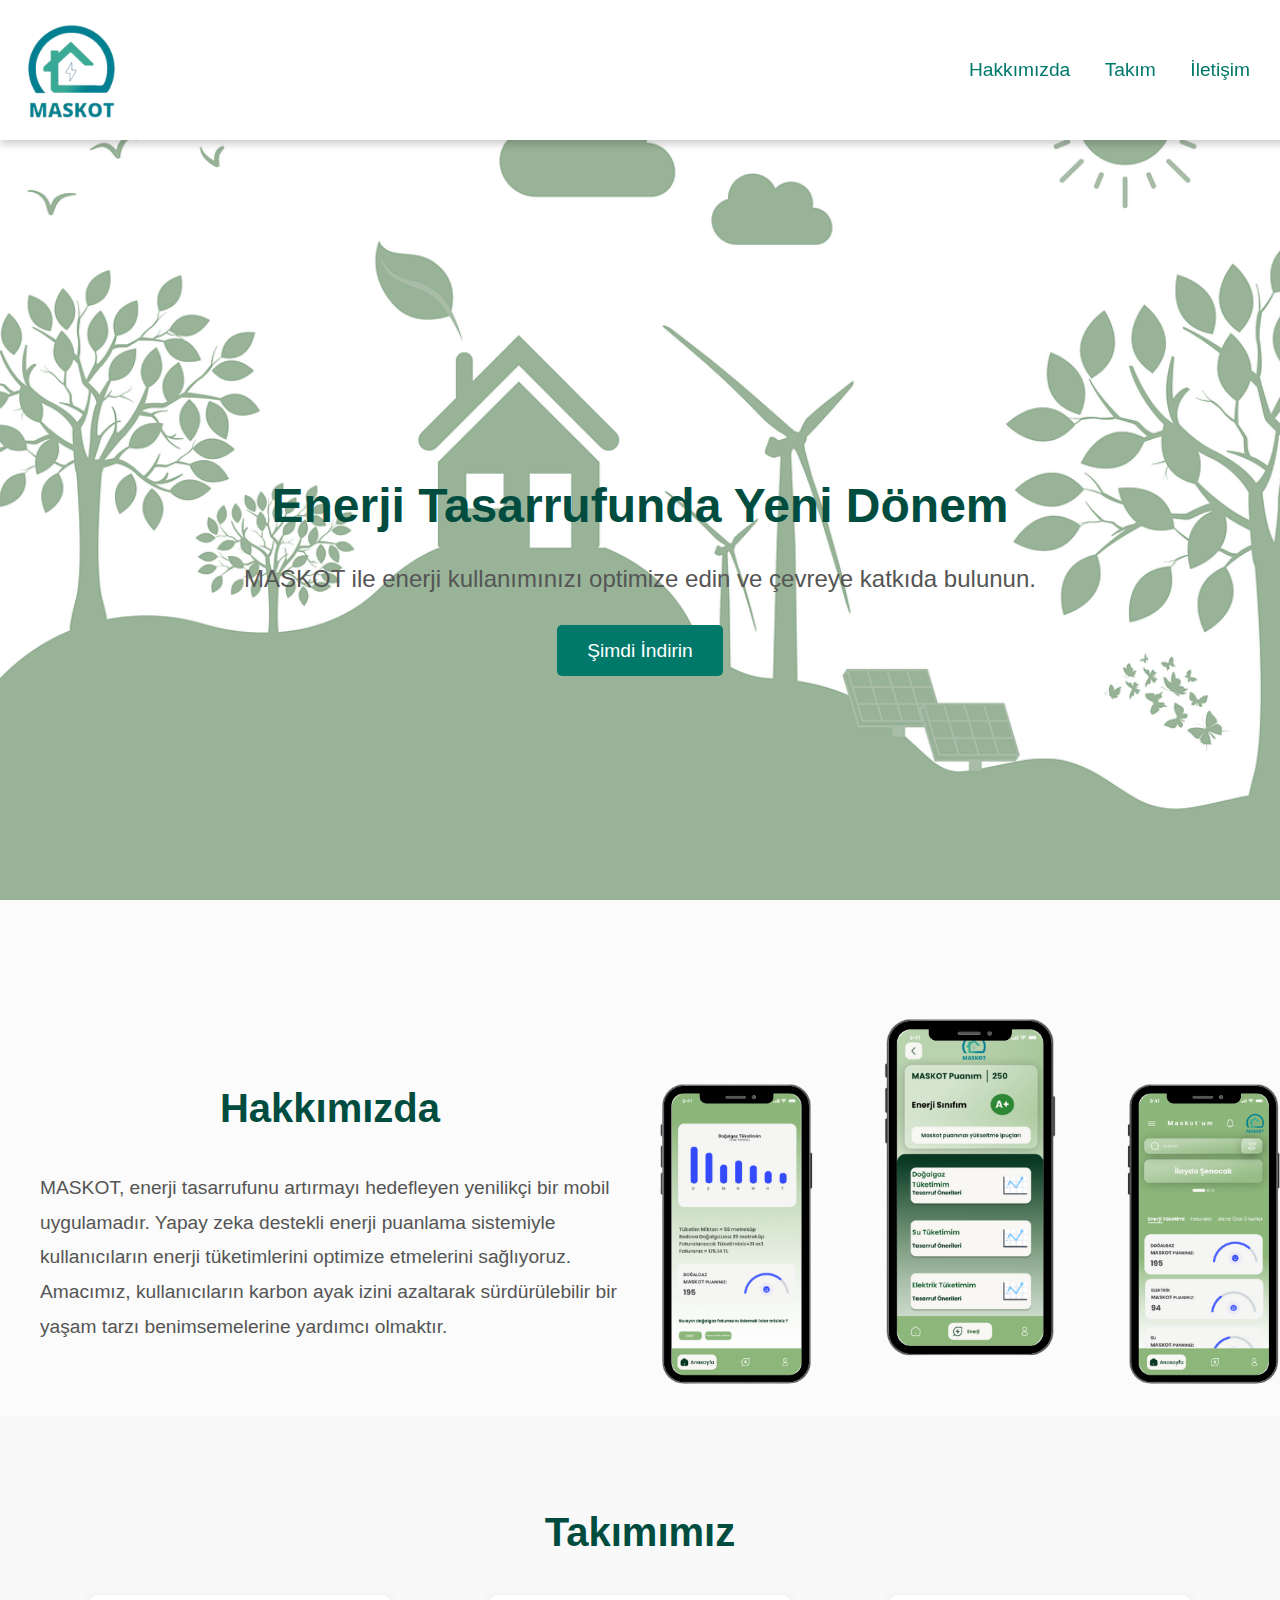
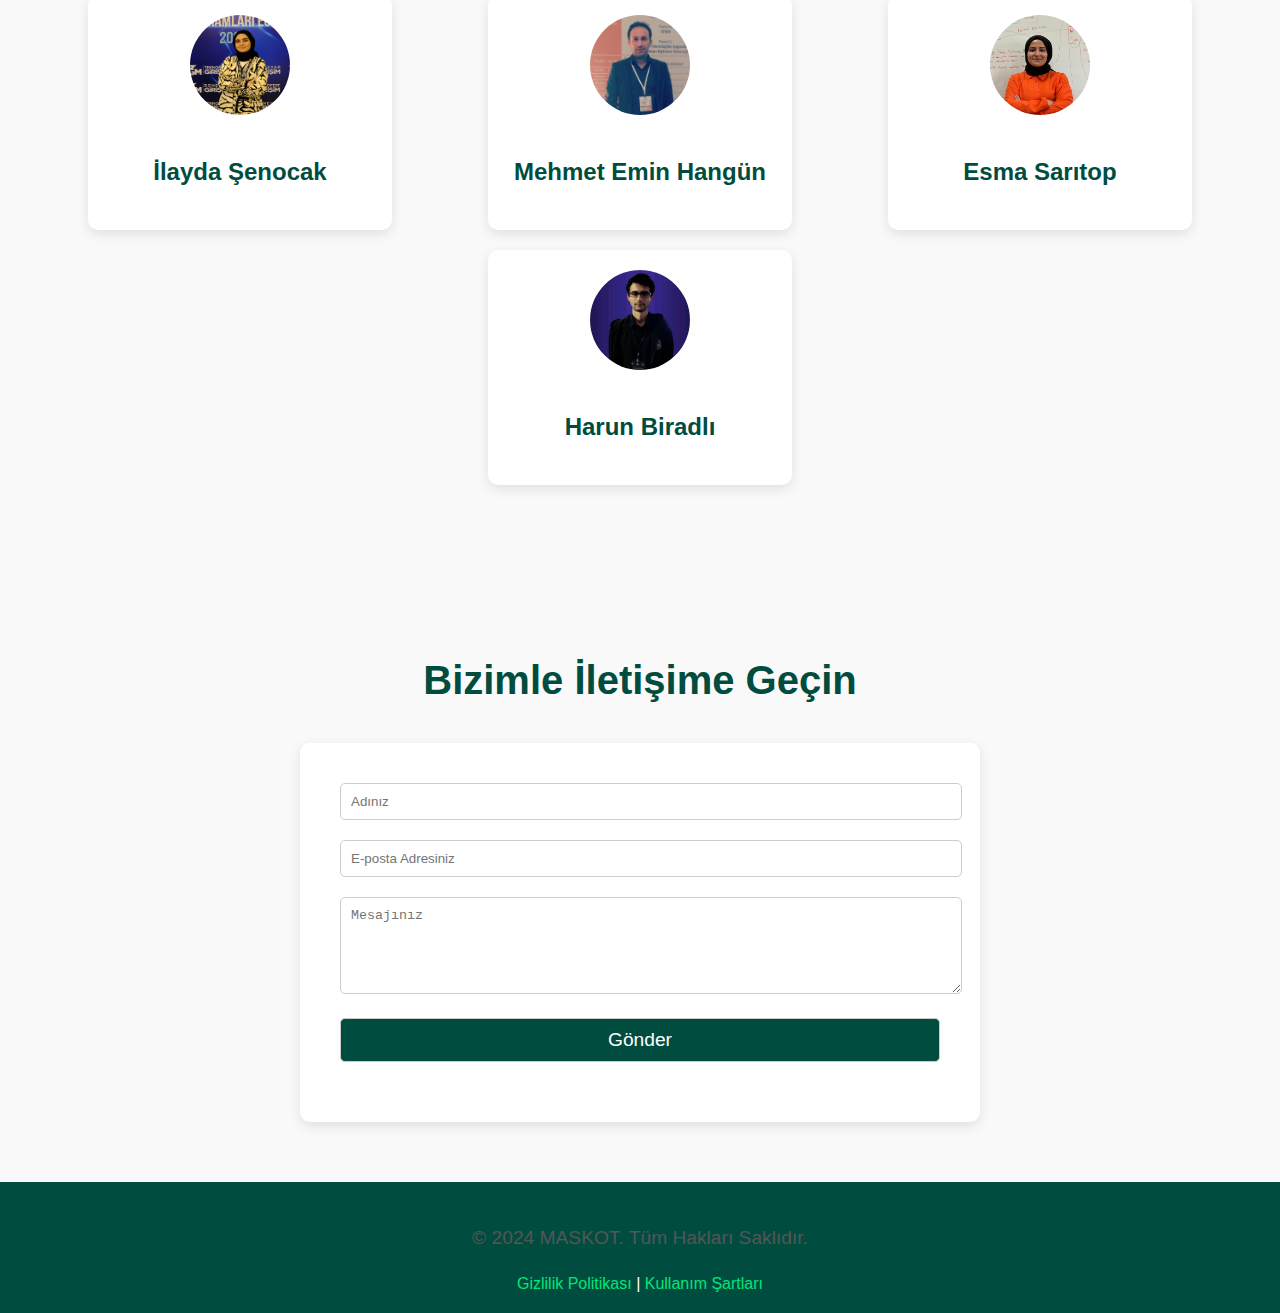
==== Maskot/deneme.html @ 9815d6b3 "maskot" ====
<!DOCTYPE html>
<html lang="tr">
<head>
    <meta charset="UTF-8">
    <meta name="viewport" content="width=device-width, initial-scale=1.0">
    <meta http-equiv="X-UA-Compatible" content="IE=edge">
    <title>MASKOT - Akıllı Sürdürülebilir Konut Teknolojileri</title>
    <style>
        /* Genel Stiller */
        body {
            font-family: 'Roboto', sans-serif;
            margin: 0;
            padding: 0;
            padding-top: 100px; /* Header boyutuna göre boşluk bırakıldı */
            background-color: #a0a0a00b;
            color: #333;
        }

        /* Header */
        header {
            background-color: #ffffff;
            padding: 20px 20px;
            display: flex;
            justify-content: space-between;
            align-items: center;
            color: white;
            box-shadow: 0 4px 8px rgba(0, 0, 0, 0.2);
            position: fixed; /* Sabit pozisyon */
            top: 0;
            left: 0;
            width: 100%; /* Tam genişlik */
            z-index: 1000; /* Diğer içeriklerin üstünde görünsün */
        }

        header h1 {
            margin: 0;
            font-size: 2.5rem;
        }

        nav a {
            color: #00796b;
            text-decoration: none;
            margin: 0 15px;
            font-size: 1.2rem;
        }

        nav a:hover {
            text-decoration: underline;
        }
        nav a:last-child {
    margin-right: 50px; /* İletişim yazısının sağına 30px boşluk ekledik */
}


        /* Hero Section */
        .hero {
            position: relative;
            height: 100vh;
            background-image: url('resimler/enerji.png'); /* Bir enerji tasarrufu görseli */
            background-repeat: no-repeat;
            background-attachment: fixed;
            background-size: cover;
            display: flex;
            justify-content: center;
            align-items: center;
            color: white;
            text-align: center;
        }

        .hero::before {
            content: '';
            position: absolute;
            top: 0;
            left: 0;
            right: 0;
            bottom: 0;
            background-color: rgba(255, 255, 255, 0.241); /* Arka plan için şeffaflık */
            z-index: 1; /* İçeriğin altında kalmasını sağlar */
        }

        .hero h2, .hero p, .hero a {
            position: relative; /* Pseudo elementin üstünde görünmesi için */
            z-index: 2;
        }

        .hero h2 {
            font-size: 3rem;
            margin-bottom: 20px;
        }

        .hero p {
            font-size: 1.5rem;
            margin-bottom: 40px;
        }

        .hero a {
            background-color: #00796b;
            padding: 15px 30px;
            color: white;
            font-size: 1.2rem;
            border-radius: 5px;
            text-decoration: none;
            transition: background 0.3s;
        }

        .hero a:hover {
            background-color: #004d40;
        }

        /* Hakkımızda Bölümü */
        h2 {
            font-size: 2.5rem;
            text-align: center;
            margin-bottom: 40px;
            color: #004d40;
        }

        p {
            font-size: 1.2rem;
            line-height: 1.8;
            color: #555;
        }

        #about {
            display: grid;
            grid-template-columns: 1fr 1fr;
            gap: 40px;
            align-items: center;
        }

        #about img {
            width: 100%;
            border-radius: 10px;
        }

        /* Takım Tanıtımı Bölümü */
        #team {
            background-color: #f9f9f9;
            padding: 60px 40px;
        }

        .team-container {
            display: flex;
            justify-content: space-around;
            flex-wrap: wrap;
        }

        .team-member {
            width: 22%;
            text-align: center;
            padding: 20px;
            background-color: white;
            border-radius: 10px;
            box-shadow: 0 4px 12px rgba(0, 0, 0, 0.1);
            margin-bottom: 20px;
        }

        .team-member img {
            width: 100px;
            height: 100px;
            border-radius: 50%;
            margin-bottom: 15px;
        }

        .team-member h3 {
            font-size: 1.5rem;
            color: #004d40;
        }

        .team-member p {
            font-size: 1rem;
            color: #666;
        }

        /* İletişim Formu */
        #contact {
            text-align: center;
            background-color: #f9f9f9;
            padding: 60px 40px;
        }

        form {
            max-width: 600px;
            margin: 0 auto;
            background-color: white;
            padding: 40px;
            border-radius: 10px;
            box-shadow: 0 4px 12px rgba(0, 0, 0, 0.1);
        }

        input, textarea {
            width: 100%;
            padding: 10px;
            margin-bottom: 20px;
            border-radius: 5px;
            border: 1px solid #ccc;
        }

        input[type="submit"] {
            background-color: #004d40;
            color: white;
            font-size: 1.2rem;
            cursor: pointer;
            transition: background-color 0.3s;
        }

        input[type="submit"]:hover {
            background-color: #00796b;
        }

        footer {
            background-color: #004d40;
            color: white;
            padding: 20px;
            text-align: center;
            font-size: 1rem;
        }

        footer a {
            color: #00e676;
            text-decoration: none;
        }

        footer a:hover {
            text-decoration: underline;
        }

        /* Responsive Tasarım */
        @media (max-width: 768px) {
            #about {
                grid-template-columns: 1fr;
            }

            .team-container {
                flex-direction: column;
            }

            .team-member {
                width: 100%;
                margin-bottom: 20px;
            }
        }
    </style>
</head>
<body>

    <!-- Header -->
    <header>
        <img src="resimler/logo.png" alt="logo" style="height: 100px; width: 100px;">
        <nav>
            <a href="#about">Hakkımızda</a>
            <a href="#team">Takım</a>
            <a href="#contact">İletişim</a>
        </nav>
    </header>

    <!-- Hero Section -->
    <section class="hero">
        <div>
            <h2>Enerji Tasarrufunda Yeni Dönem</h2>
            <p>MASKOT ile enerji kullanımınızı optimize edin ve çevreye katkıda bulunun.</p>
            <a href="#download">Şimdi İndirin</a>
        </div>
    </section>

    <!-- About Section -->
    <section id="about">
        <div style="padding-left: 40px;">
            <h2>Hakkımızda</h2>
            <p>MASKOT, enerji tasarrufunu artırmayı hedefleyen yenilikçi bir mobil uygulamadır. Yapay zeka destekli enerji puanlama sistemiyle kullanıcıların enerji tüketimlerini optimize etmelerini sağlıyoruz. Amacımız, kullanıcıların karbon ayak izini azaltarak sürdürülebilir bir yaşam tarzı benimsemelerine yardımcı olmaktır.</p>
        </div>
        <img src="resimler/telefon.png" alt="Enerji Tasarrufu Görseli">
    </section>

    <!-- Takım Tanıtımı Bölümü -->
    <section id="team">
        <h2>Takımımız</h2>
        <div class="team-container">
            <div class="team-member">
                <img src="resimler/ilayda.jpeg" alt="İlayda Şenocak">
                <h3>İlayda Şenocak</h3>
            </div>
            <div class="team-member">
                <img src="resimler/emin.jpeg" alt="Mehmet Emin Hangün">
                <h3>Mehmet Emin Hangün</h3>
            </div>
            <div class="team-member">
                <img src="resimler/esma.jpeg" alt="Esma Sarıtop">
                <h3>Esma Sarıtop</h3>
            </div>
            <div class="team-member">
                <img src="resimler/harun.png" alt="Harun Biradlı">
                <h3>Harun Biradlı</h3>
            </div>
        </div>
    </section>

    <!-- İletişim Formu -->
    <section id="contact">
        <h2>Bizimle İletişime Geçin</h2>
        <form action="#">
            <input type="text" name="name" placeholder="Adınız" required>
            <input type="email" name="email" placeholder="E-posta Adresiniz" required>
            <textarea name="message" rows="5" placeholder="Mesajınız"></textarea>
            <input type="submit" value="Gönder">
        </form>
    </section>

    <!-- Footer -->
    <footer>
        <p>&copy; 2024 MASKOT. Tüm Hakları Saklıdır.</p>
        <a href="#">Gizlilik Politikası</a> | <a href="#">Kullanım Şartları</a>
    </footer>

</body>
</html>
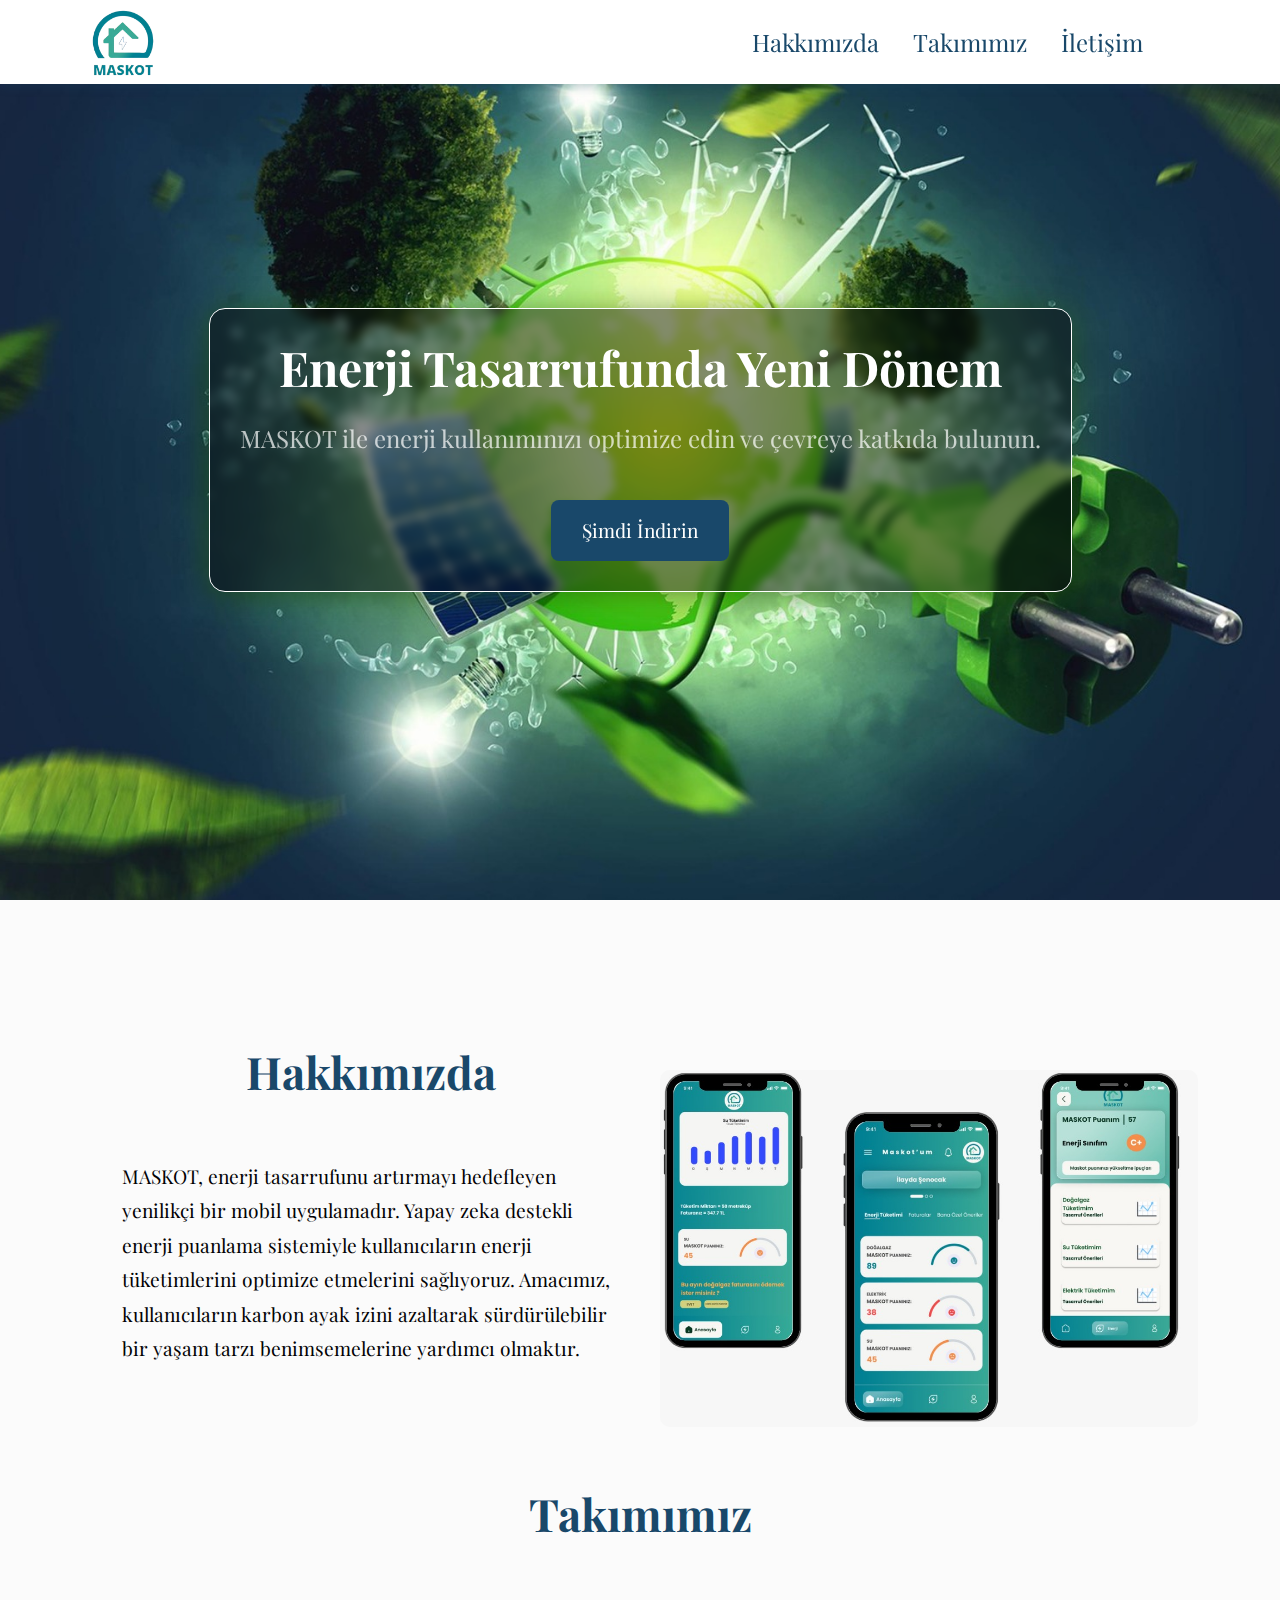
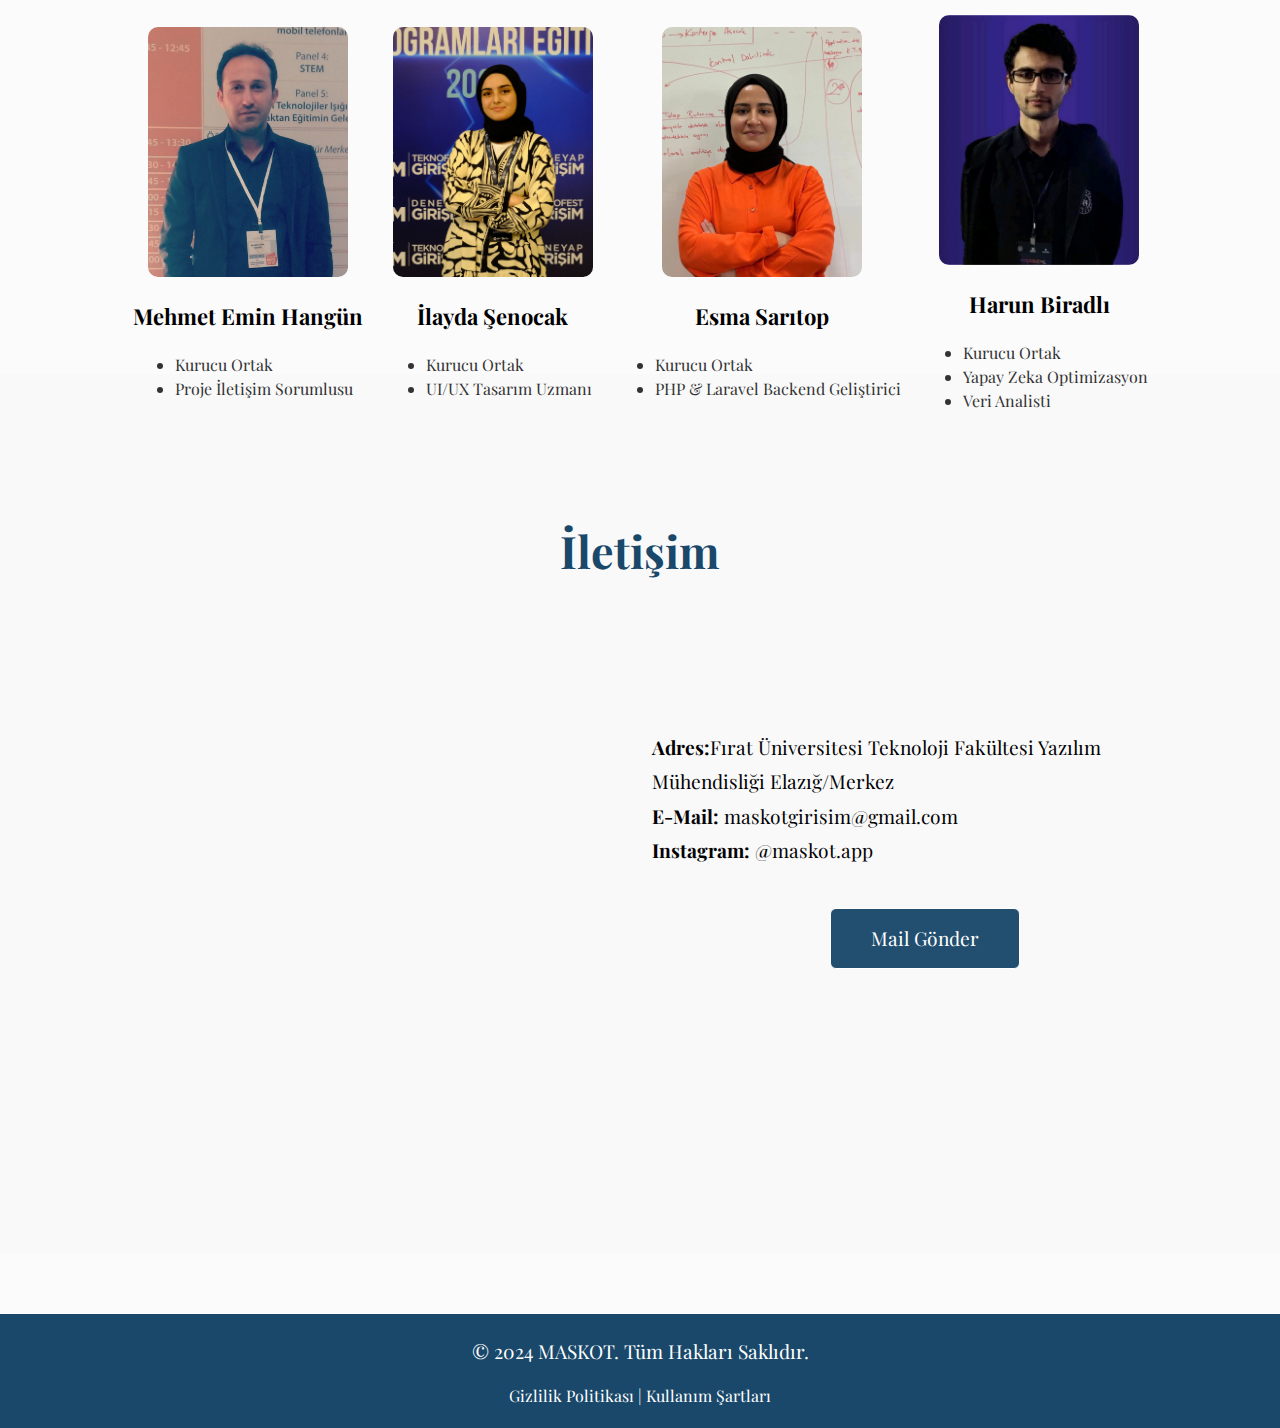
==== commit 6db2fb51: "Web sayfası yeniden düzenlendi." ====
--- a/Maskot/deneme.html
+++ b/Maskot/deneme.html
@@ -5,26 +5,31 @@
     <meta name="viewport" content="width=device-width, initial-scale=1.0">
     <meta http-equiv="X-UA-Compatible" content="IE=edge">
     <title>MASKOT - Akıllı Sürdürülebilir Konut Teknolojileri</title>
+    <link href="https://cdn.jsdelivr.net/npm/bootstrap@5.3.3/dist/css/bootstrap.min.css" rel="stylesheet" integrity="sha384-QWTKZyjpPEjISv5WaRU9OFeRpok6YctnYmDr5pNlyT2bRjXh0JMhjY6hW+ALEwIH" crossorigin="anonymous">
+    <script src="https://cdn.jsdelivr.net/npm/bootstrap@5.3.3/dist/js/bootstrap.bundle.min.js" integrity="sha384-YvpcrYf0tY3lHB60NNkmXc5s9fDVZLESaAA55NDzOxhy9GkcIdslK1eN7N6jIeHz" crossorigin="anonymous"></script>
+    <link rel="preconnect" href="https://fonts.googleapis.com">
+    <link rel="preconnect" href="https://fonts.gstatic.com" crossorigin>
+    <link href="https://fonts.googleapis.com/css2?family=Gowun+Batang:wght@400;700&family=Playfair+Display:ital,wght@0,400..900;1,400..900&display=swap" rel="stylesheet">
     <style>
         /* Genel Stiller */
         body {
-            font-family: 'Roboto', sans-serif;
+            font-family: "Playfair Display", serif;
             margin: 0;
             padding: 0;
-            padding-top: 100px; /* Header boyutuna göre boşluk bırakıldı */
             background-color: #a0a0a00b;
-            color: #333;
+            color: #333333;
+            box-sizing: border-box; /* Kenar boşluklarının düzgün hesaplanması için */
         }
 
         /* Header */
         header {
-            background-color: #ffffff;
-            padding: 20px 20px;
+            background-color: rgb(255, 255, 255);
+            padding: 7px 7px;
             display: flex;
             justify-content: space-between;
             align-items: center;
-            color: white;
-            box-shadow: 0 4px 8px rgba(0, 0, 0, 0.2);
+            color: #ffffff;
+            box-shadow: 0 4px 8px rgba(25, 72, 106, 0.21);
             position: fixed; /* Sabit pozisyon */
             top: 0;
             left: 0;
@@ -38,54 +43,61 @@
         }
 
         nav a {
-            color: #00796b;
+            color: rgb(25, 72, 106);
             text-decoration: none;
             margin: 0 15px;
-            font-size: 1.2rem;
+            font-size: 1.5rem;
         }
 
         nav a:hover {
             text-decoration: underline;
         }
+
         nav a:last-child {
-    margin-right: 50px; /* İletişim yazısının sağına 30px boşluk ekledik */
-}
-
+            margin-right: 50px;
+        }
+        /* Genel boşluk ayarları */
+        section {
+            margin-bottom: 100px; /* Her bölüm arasında 100px boşluk olacak */
+        }
+
+        /* İlgili bölümlere özel boşluk ayarı */
+        #about, #team, #contact {
+            padding-top: 150px; /* Başlık yüksekliğine göre ayarlayın */
+            margin-top: -100px; /* Sabitlenen başlığa göre ayarlanmış negatif margin */
+            margin-bottom: 100px; /* Her bölümün arasında eşit boşluk */
+        }
 
         /* Hero Section */
         .hero {
             position: relative;
-            height: 100vh;
-            background-image: url('resimler/enerji.png'); /* Bir enerji tasarrufu görseli */
+            width: 100vw; /* Tam genişlik */
+            height: 100vh; /* Tam yükseklik */
+            background-image: url('resimler/WhatsApp Image 2024-09-25 at 18.21.44.jpeg');
             background-repeat: no-repeat;
-            background-attachment: fixed;
-            background-size: cover;
+            background-size: cover; /* Tüm alanı kaplayacak */
+            background-position: center; /* Görseli ortalayacak */
             display: flex;
             justify-content: center;
             align-items: center;
-            color: white;
-            text-align: center;
-        }
-
-        .hero::before {
-            content: '';
-            position: absolute;
-            top: 0;
-            left: 0;
-            right: 0;
-            bottom: 0;
-            background-color: rgba(255, 255, 255, 0.241); /* Arka plan için şeffaflık */
-            z-index: 1; /* İçeriğin altında kalmasını sağlar */
-        }
-
-        .hero h2, .hero p, .hero a {
-            position: relative; /* Pseudo elementin üstünde görünmesi için */
+            color: #ffffff;
+            text-align: center;
+        }
+
+        .hero-content {
+            position: relative;
             z-index: 2;
+            color: rgb(255, 255, 255);
+            text-align: center;
+            background-color: rgba(0, 0, 0, 0.5); /* Hafif saydam arka plan */
+            padding: 30px;
+            border-radius: 10px;
         }
 
         .hero h2 {
             font-size: 3rem;
             margin-bottom: 20px;
+            color: #ffffff;
         }
 
         .hero p {
@@ -94,31 +106,45 @@
         }
 
         .hero a {
-            background-color: #00796b;
+            background-color: #19486a; /* Değiştirilen renk */
             padding: 15px 30px;
-            color: white;
+            color: #ffffff;
             font-size: 1.2rem;
-            border-radius: 5px;
+
             text-decoration: none;
             transition: background 0.3s;
         }
 
         .hero a:hover {
-            background-color: #004d40;
+            background-color: #19486a; /* Hover sırasında farklı bir renk */
+        }
+
+        /* Cam Efekti Stil */
+        .hero-content {
+            background: rgba(2, 2, 4, 0.45);
+            border-radius: 16px;
+            box-shadow: 0 4px 30px rgba(27, 81, 4, 0.55);
+            backdrop-filter: blur(5px);
+            -webkit-backdrop-filter: blur(5px);
+            border: 1px solid rgb(255, 255, 255);
+            padding: 30px;
         }
 
         /* Hakkımızda Bölümü */
+
         h2 {
-            font-size: 2.5rem;
-            text-align: center;
-            margin-bottom: 40px;
-            color: #004d40;
+            font-size: 2.8rem;
+            text-align: center;
+            margin-bottom: 60px;
+            color: rgb(25, 72, 106);
+            font-weight: 700; /* 700 değeri ile yazıyı kalınlaştır */
         }
 
         p {
             font-size: 1.2rem;
             line-height: 1.8;
-            color: #555;
+            color: rgb(2, 2, 4);
+
         }
 
         #about {
@@ -131,46 +157,89 @@
         #about img {
             width: 100%;
             border-radius: 10px;
+
+
         }
 
         /* Takım Tanıtımı Bölümü */
-        #team {
-            background-color: #f9f9f9;
-            padding: 60px 40px;
-        }
-
         .team-container {
+            display: flex;                /* Flexbox kullanarak yan yana dizme */
+
+            justify-content: center;      /* Öğeleri yatayda ortala */
+            padding: 20px;               /* İç boşluk */
+        }
+
+
+
+        .team-member {
+            position: relative;
+            /* LinkedIn logosu için gerekli */
+            margin: 15px;
             display: flex;
-            justify-content: space-around;
-            flex-wrap: wrap;
-        }
-
-        .team-member {
-            width: 22%;
-            text-align: center;
-            padding: 20px;
-            background-color: white;
+            flex-direction: column;
+            align-items: center;
+            text-align: center;          /* Metni ortala */
+        }
+
+        .team-member img {
+            width: 200px;
+            /* Sabit genişlik */
+            height: 250px;
+            /* Sabit yükseklik, dikdörtgen */
             border-radius: 10px;
-            box-shadow: 0 4px 12px rgba(0, 0, 0, 0.1);
-            margin-bottom: 20px;
-        }
-
-        .team-member img {
-            width: 100px;
-            height: 100px;
-            border-radius: 50%;
-            margin-bottom: 15px;
-        }
-
-        .team-member h3 {
-            font-size: 1.5rem;
-            color: #004d40;
+            /* Kenarları hafif yuvarlak */
+            margin-bottom: 10px;
+            transition: filter 0.3s ease;
+            /* Geçiş süresi */
+            object-fit: cover;
+            /* Resmi dikdörtgenin içine sığdır */
+        }
+
+        .team-member:hover img {
+            filter: blur(5px);
+            /* Sadece profil fotoğrafı bulanıklaşır */
+        }
+
+        .linkedin-logo {
+            position: absolute;
+            top: 50%;
+            left: 50%;
+            transform: translate(-50%, -50%);
+            display: none;
+            /* Başlangıçta gizli */
+            width: 10px;
+            /* LinkedIn logosu boyutu küçültüldü */
+            height: 10px;
+            z-index: 1;
+            margin-left: 10px; /* Logonun metinden biraz uzak durması için boşluk */
+        }
+
+        .team-member:hover .linkedin-logo {
+            display: block;
+            /* Hover sırasında görünür yap */
+            filter: none;
+            /* Logo bulanıklaşmasın */
         }
 
         .team-member p {
-            font-size: 1rem;
-            color: #666;
-        }
+            font-size: 18px;
+            color: black;
+            font-weight: bold;
+            text-align: center;
+            margin-top: 10px;
+        }
+
+        .team-title {
+            width: 100%;                     /* Başlığın tüm genişliği kaplamasını sağlar */
+            margin-bottom: 20px;             /* Başlık ile üyeler arasında boşluk */
+        }
+
+
+
+
+
+
+
 
         /* İletişim Formu */
         #contact {
@@ -209,7 +278,7 @@
         }
 
         footer {
-            background-color: #004d40;
+            background-color: #19486a;
             color: white;
             padding: 20px;
             text-align: center;
@@ -217,100 +286,189 @@
         }
 
         footer a {
-            color: #00e676;
+            color: #ffffff;
             text-decoration: none;
         }
 
         footer a:hover {
             text-decoration: underline;
         }
+        .footer-text {
+            color: white; /* Sadece bu yazının rengi beyaz olur */
+        }
 
         /* Responsive Tasarım */
         @media (max-width: 768px) {
+            body {
+                padding-left: 20px;
+                padding-right: 20px;
+            }
+
             #about {
                 grid-template-columns: 1fr;
             }
 
-            .team-container {
-                flex-direction: column;
-            }
-
-            .team-member {
-                width: 100%;
-                margin-bottom: 20px;
-            }
-        }
+
+        }
+
+
+        #about, #team, #contact {
+            padding-top: 150px; /* Başlık yüksekliğine göre ayarlayın */
+            margin-top: -150px; /* Olumsuz bir marj ile üst boşluğu kaldırın */
+            margin-bottom: 60px; /* Alt boşluk ekleyin */
+        }
+
+        .text-left {
+            text-align: left; /* Metni sola hizala */
+        }
+
+        #sendMailButton:hover{
+            background-color: #3a74aa !important;
+            color: rgb(255, 255, 255) !important;
+        }
+
     </style>
 </head>
 <body>
 
-    <!-- Header -->
-    <header>
-        <img src="resimler/logo.png" alt="logo" style="height: 100px; width: 100px;">
-        <nav>
-            <a href="#about">Hakkımızda</a>
-            <a href="#team">Takım</a>
-            <a href="#contact">İletişim</a>
-        </nav>
-    </header>
-
-    <!-- Hero Section -->
-    <section class="hero">
-        <div>
-            <h2>Enerji Tasarrufunda Yeni Dönem</h2>
-            <p>MASKOT ile enerji kullanımınızı optimize edin ve çevreye katkıda bulunun.</p>
-            <a href="#download">Şimdi İndirin</a>
+<!-- Header -->
+<header>
+    <img  src="resimler/logo.png" alt="logo" style="height: 70px; width: 70px; margin-left: 80px">
+
+
+    <nav style="margin-right: 80px">
+
+        <a href="#about">Hakkımızda</a>
+        <a href="#team">Takımımız</a>
+        <a href="#contact">İletişim</a>
+    </nav>
+</header>
+
+<!-- Hero Section -->
+<section class="hero">
+    <div class="hero-content">
+        <h2>Enerji Tasarrufunda Yeni Dönem</h2>
+        <p style="color: rgba(255,255,255,0.71)!important">MASKOT ile enerji kullanımınızı optimize edin ve çevreye katkıda bulunun.</p>
+        <a href="#" class="btn btn- btn-lg">Şimdi İndirin</a>
+    </div>
+</section>
+
+
+<!-- About Section -->
+<section id="about" class="container">
+    <div style="padding-left: 40px;" >
+        <h2>Hakkımızda</h2>
+        <p>MASKOT, enerji tasarrufunu artırmayı hedefleyen yenilikçi bir mobil uygulamadır. Yapay zeka destekli enerji puanlama sistemiyle kullanıcıların enerji tüketimlerini optimize etmelerini sağlıyoruz. Amacımız, kullanıcıların karbon ayak izini azaltarak sürdürülebilir bir yaşam tarzı benimsemelerine yardımcı olmaktır.</p>
+    </div>
+    <img src="resimler/tlfn.jpg" alt="Enerji Tasarrufu Görseli" style="margin-top: 70px">
+</section>
+
+
+<!--Takım tanıtımı-->
+<div id="team" class="team-container" style="display: block">
+    <h2>Takımımız</h2>
+
+    <div style="display: flex; align-items: center; justify-content: center;">
+        <!-- Mehmet Emin Hangün -->
+        <div class="team-member">
+            <a href="https://www.linkedin.com/in/mehmet-emin-hang%C3%BCn-b12507269/" target="_blank">
+                <img src="resimler/emin.jpeg" alt="Mehmet Emin Hangün">
+                <img class="linkedin-logo" src="resimler/linkedin-logo.png" alt="LinkedIn">
+            </a>
+            <p style="font-size: 22px; font-weight: bold; text-align: left;">Mehmet Emin Hangün</p>
+            <ul style="text-align: left;">
+                <li>Kurucu Ortak</li>
+                <li>Proje İletişim Sorumlusu</li>
+            </ul>
         </div>
-    </section>
-
-    <!-- About Section -->
-    <section id="about">
-        <div style="padding-left: 40px;">
-            <h2>Hakkımızda</h2>
-            <p>MASKOT, enerji tasarrufunu artırmayı hedefleyen yenilikçi bir mobil uygulamadır. Yapay zeka destekli enerji puanlama sistemiyle kullanıcıların enerji tüketimlerini optimize etmelerini sağlıyoruz. Amacımız, kullanıcıların karbon ayak izini azaltarak sürdürülebilir bir yaşam tarzı benimsemelerine yardımcı olmaktır.</p>
+
+        <!-- İlayda Şenocak -->
+        <div class="team-member">
+            <a href="https://www.linkedin.com/in/ilayda-senocak/" target="_blank">
+                <img src="resimler/ilayda.jpeg" alt="İlayda Şenocak">
+                <img class="linkedin-logo" src="resimler/linkedin-logo.png" alt="LinkedIn">
+            </a>
+            <p style="font-size: 22px; font-weight: bold; text-align: left;">İlayda Şenocak</p>
+            <ul style="text-align: left;">
+                <li>Kurucu Ortak</li>
+                <li>UI/UX Tasarım Uzmanı</li>
+            </ul>
         </div>
-        <img src="resimler/telefon.png" alt="Enerji Tasarrufu Görseli">
-    </section>
-
-    <!-- Takım Tanıtımı Bölümü -->
-    <section id="team">
-        <h2>Takımımız</h2>
-        <div class="team-container">
-            <div class="team-member">
-                <img src="resimler/ilayda.jpeg" alt="İlayda Şenocak">
-                <h3>İlayda Şenocak</h3>
+
+        <!-- Esma Sarıtop -->
+        <div class="team-member">
+            <a href="https://www.linkedin.com/in/esmasaritop/" target="_blank">
+                <img src="resimler/esmaa.jpeg" alt="Esma Sarıtop">
+                <img class="linkedin-logo" src="resimler/linkedin-logo.png" alt="LinkedIn">
+            </a>
+            <p style="font-size: 22px; font-weight: bold; text-align: left;">Esma Sarıtop</p>
+            <ul style="text-align: left;">
+                <li>Kurucu Ortak</li>
+                <li>PHP & Laravel Backend Geliştirici</li>
+            </ul>
+        </div>
+
+        <!-- Harun Biradlı -->
+        <div class="team-member">
+            <a href="https://www.linkedin.com/in/harunbiradlioffical/" target="_blank">
+                <img src="resimler/harun.png" alt="Harun Biradlı">
+                <img class="linkedin-logo" src="resimler/linkedin-logo.png" alt="LinkedIn">
+            </a>
+            <p style="font-size: 22px; font-weight: bold; text-align: left;">Harun Biradlı</p>
+            <ul style="text-align: left;">
+                <li>Kurucu Ortak</li>
+                <li>Yapay Zeka Optimizasyon</li>
+                <li>Veri Analisti</li>
+            </ul>
+        </div>
+    </div>
+</div>
+
+
+<!-- İletişim Formu -->
+<section id="contact">
+    <h2>İletişim</h2>
+
+    <section class="container flex justify-content-center">
+        <div class="row">
+            <div class="col-md-6">
+                <iframe
+                        class="card-img-top p-3"
+                        src="https://www.google.com/maps/embed?pb=!1m18!1m12!1m3!1d3114.7437472671445!2d39.19938067611277!3d38.67775687177181!2m3!1f0!2f0!3f0!3m2!1i1024!2i768!4f13.1!3m3!1m2!1s0x4076c043f0ec934d%3A0x97da54a9bdfebc9a!2zRsSxcmF0IMOcbml2ZXJzaXRlc2k!5e0!3m2!1str!2str!4v1727185044380!5m2!1str!2str"
+                        width="600"
+                        height="450"
+                        style="border:0;"
+                        allowfullscreen=""
+                        loading="lazy"
+                        referrerpolicy="no-referrer-when-downgrade">
+                </iframe>
             </div>
-            <div class="team-member">
-                <img src="resimler/emin.jpeg" alt="Mehmet Emin Hangün">
-                <h3>Mehmet Emin Hangün</h3>
-            </div>
-            <div class="team-member">
-                <img src="resimler/esma.jpeg" alt="Esma Sarıtop">
-                <h3>Esma Sarıtop</h3>
-            </div>
-            <div class="team-member">
-                <img src="resimler/harun.png" alt="Harun Biradlı">
-                <h3>Harun Biradlı</h3>
+            <div class="col-md-6">
+                <div class="card-body">
+                    <br><br><br>
+                    <p class="card-text text-left" style="margin-top: 20px;"> <!-- Metin ortalama ve aşağı kaydırma -->
+                       <strong>Adres:</strong>Fırat Üniversitesi Teknoloji Fakültesi Yazılım Mühendisliği Elazığ/Merkez <br>
+                        <strong>E-Mail:</strong> maskotgirisim@gmail.com <br>
+                        <strong>Instagram:</strong> @maskot.app
+                    </p>
+                    <!-- Mail Gönder Butonu -->
+
+                    <a href="mailto:maskotgirisim@gmail.com?subject=Maskotİletisim" id="sendMailButton" class="btn btn-primary mt-4" style="background-color: rgba(25,72,106,0.96); border-color: #ffffff; padding: 15px 40px; font-size: 1.2rem; transition: all ease-in-out .1s">Mail Gönder</a>
+
+                </div>
             </div>
         </div>
     </section>
-
-    <!-- İletişim Formu -->
-    <section id="contact">
-        <h2>Bizimle İletişime Geçin</h2>
-        <form action="#">
-            <input type="text" name="name" placeholder="Adınız" required>
-            <input type="email" name="email" placeholder="E-posta Adresiniz" required>
-            <textarea name="message" rows="5" placeholder="Mesajınız"></textarea>
-            <input type="submit" value="Gönder">
-        </form>
-    </section>
-
-    <!-- Footer -->
-    <footer>
-        <p>&copy; 2024 MASKOT. Tüm Hakları Saklıdır.</p>
-        <a href="#">Gizlilik Politikası</a> | <a href="#">Kullanım Şartları</a>
-    </footer>
-
+</section>
+
+
+<!-- Footer -->
+<footer>
+    <p class="footer-text">&copy; 2024 MASKOT. Tüm Hakları Saklıdır.</p>
+    <a href="#">Gizlilik Politikası</a> | <a href="#">Kullanım Şartları</a>
+</footer>
 </body>
+
+
 </html>
+
